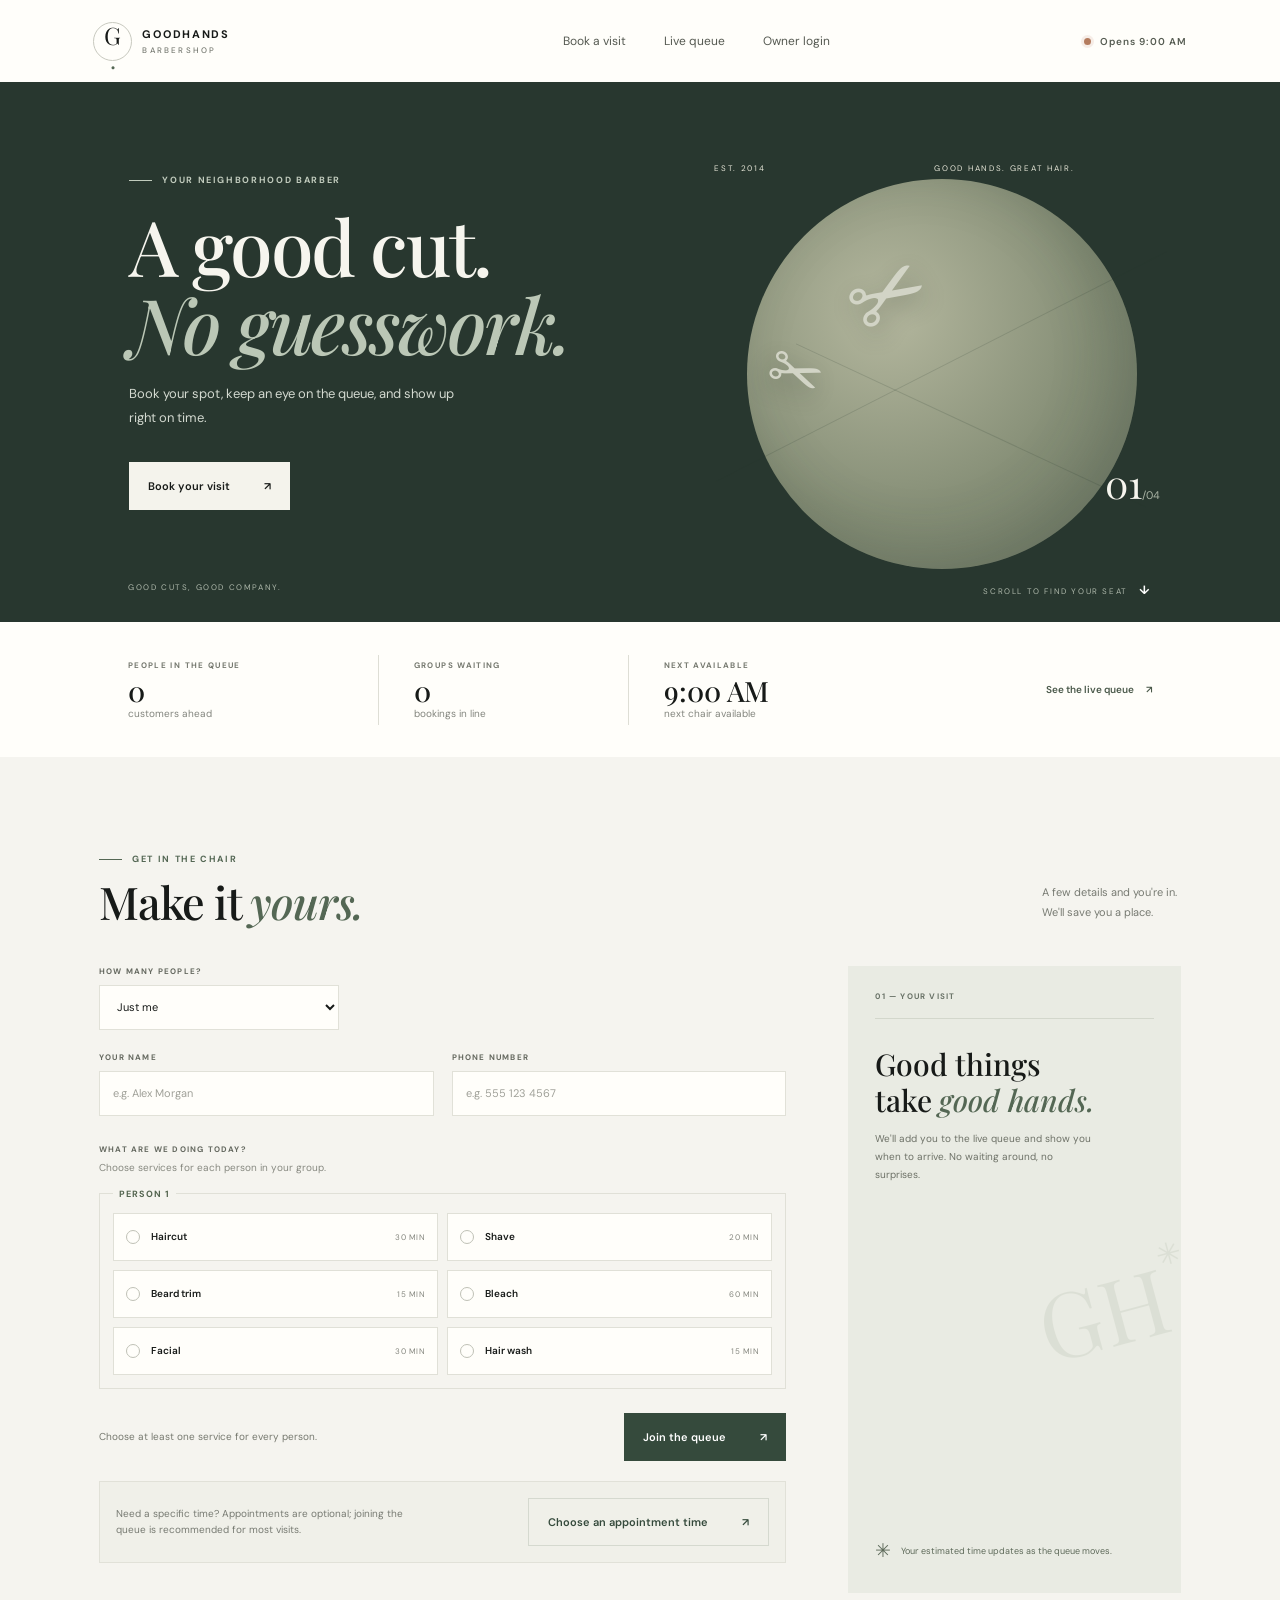
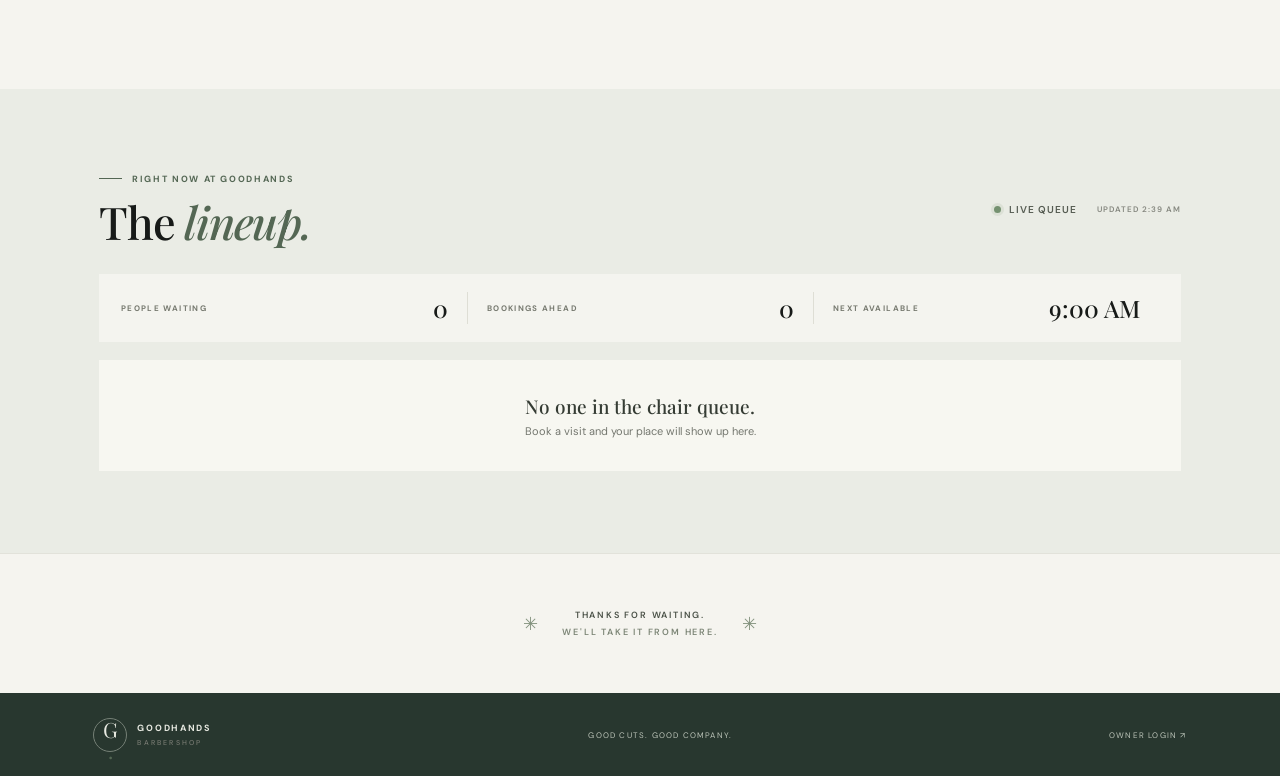
==== index.html @ db772b17 "Initial barbershop booking app Co-authored-by: Copilot <223556219+Copilot@users.noreply.github.com>" ====
<!doctype html>
<html lang="en">
  <head>
    <meta charset="utf-8">
    <meta name="viewport" content="width=device-width, initial-scale=1">
    <meta name="theme-color" content="#111312">
    <title>Goodhands — Barbershop</title>
    <link rel="preconnect" href="https://fonts.googleapis.com">
    <link rel="preconnect" href="https://fonts.gstatic.com" crossorigin>
    <link href="https://fonts.googleapis.com/css2?family=DM+Sans:wght@400;500;600;700&family=Playfair+Display:wght@500;600;700&display=swap" rel="stylesheet">
    <link rel="stylesheet" href="styles.css">
    <script src="shared.js" defer></script>
    <script src="app.js" defer></script>
  </head>
  <body>
    <header class="topbar">
      <a class="brand" href="#" aria-label="Goodhands home">
        <span class="brand-mark">G<span>.</span></span>
        <span class="brand-name">GOODHANDS<small>BARBERSHOP</small></span>
      </a>
      <nav class="main-nav" aria-label="Main navigation">
        <a href="#book">Book a visit</a>
        <a href="#queue">Live queue</a>
        <a href="owner.html">Owner login</a>
      </nav>
      <span class="open-status"><i></i><span id="shop-status">Checking hours</span></span>
    </header>

    <main>
      <section class="hero">
        <div class="hero-copy">
          <p class="eyebrow"><span class="eyebrow-line"></span> YOUR NEIGHBORHOOD BARBER</p>
          <h1>A good cut.<br><em>No guesswork.</em></h1>
          <p class="hero-description">Book your spot, keep an eye on the queue, and show up right on time.</p>
          <a class="button button-light" href="#book">Book your visit <span aria-hidden="true">↗</span></a>
        </div>
        <div class="hero-art" aria-hidden="true">
          <div class="sun-disc"></div>
          <div class="art-caption"><span>EST. 2014</span><span>GOOD HANDS. GREAT HAIR.</span></div>
          <div class="hero-number">01<span>/04</span></div>
          <div class="scissor scissor-one">✂</div>
          <div class="scissor scissor-two">✂</div>
        </div>
        <div class="hero-foot">
          <span>GOOD CUTS, GOOD COMPANY.</span>
          <span>SCROLL TO FIND YOUR SEAT <b>↓</b></span>
        </div>
      </section>

      <section class="stats-bar" aria-label="Current shop queue">
        <div class="stat-cell"><span class="stat-label">PEOPLE IN THE QUEUE</span><strong id="hero-people">0</strong><span class="stat-note">customers ahead</span></div>
        <div class="stat-cell"><span class="stat-label">GROUPS WAITING</span><strong id="hero-groups">0</strong><span class="stat-note">bookings in line</span></div>
        <div class="stat-cell"><span class="stat-label">NEXT AVAILABLE</span><strong id="hero-next">—</strong><span class="stat-note" id="hero-next-note">Check back soon</span></div>
        <a href="#queue" class="stats-link">See the live queue <span>↗</span></a>
      </section>

      <section class="section booking-section" id="book">
        <div class="section-heading">
          <div><p class="eyebrow"><span class="eyebrow-line"></span> GET IN THE CHAIR</p><h2>Make it <em>yours.</em></h2></div>
          <p class="section-aside">A few details and you're in.<br>We'll save you a place.</p>
        </div>
        <div class="booking-layout">
          <form id="booking-form" class="booking-form">
            <label class="field party-field"><span>HOW MANY PEOPLE?</span><select id="party-size" name="partySize"><option value="1">Just me</option><option value="2">2 people</option><option value="3">3 people</option><option value="4">4 people</option><option value="5">5 people</option><option value="6">6 people</option></select></label>
            <div class="form-row">
              <label class="field"><span>YOUR NAME</span><input id="customer-name" name="name" autocomplete="name" placeholder="e.g. Alex Morgan" required maxlength="60"></label>
              <label class="field"><span>PHONE NUMBER</span><input id="customer-phone" name="phone" type="tel" autocomplete="tel" placeholder="e.g. 555 123 4567" required maxlength="24"></label>
            </div>
            <section class="service-field">
              <h3 class="service-heading">WHAT ARE WE DOING TODAY?</h3>
              <p>Choose services for each person in your group.</p>
              <div class="person-services" id="person-services"></div>
            </section>
            <div class="form-footer">
              <span id="booking-estimate">Choose a service to see your estimated time.</span>
              <button class="button button-dark" type="submit">Join the queue <span aria-hidden="true">↗</span></button>
            </div>
            <div class="appointment-option">
              <p>Need a specific time? Appointments are optional; joining the queue is recommended for most visits.</p>
              <button class="button button-outline" id="choose-appointment" type="button">Choose an appointment time <span aria-hidden="true">↗</span></button>
            </div>
            <p class="form-message" id="form-message" role="status" aria-live="polite"></p>
          </form>
          <aside class="booking-aside">
            <div class="aside-index">01 — YOUR VISIT</div>
            <div class="aside-rule"></div>
            <h3>Good things<br>take <em>good hands.</em></h3>
            <p>We'll add you to the live queue and show you when to arrive. No waiting around, no surprises.</p>
            <div class="aside-detail"><span>✳</span><span>Your estimated time updates as the queue moves.</span></div>
            <div class="aside-stamp">GH<span>✳</span></div>
          </aside>
        </div>
      </section>

      <section class="queue-section" id="queue">
        <div class="section queue-inner">
          <div class="section-heading queue-heading">
            <div><p class="eyebrow"><span class="eyebrow-line"></span> RIGHT NOW AT GOODHANDS</p><h2>The <em>lineup.</em></h2></div>
            <div class="queue-live"><i></i> LIVE QUEUE <span id="queue-updated">JUST NOW</span></div>
          </div>
          <div class="queue-summary">
            <div><span class="stat-label">PEOPLE WAITING</span><strong id="queue-people">0</strong></div>
            <div><span class="stat-label">BOOKINGS AHEAD</span><strong id="queue-groups">0</strong></div>
            <div><span class="stat-label">NEXT AVAILABLE</span><strong id="queue-next">—</strong></div>
          </div>
          <div class="queue-list" id="queue-list" aria-live="polite"></div>
        </div>
      </section>

      <dialog class="booking-dialog appointment-dialog" id="appointment-dialog" aria-labelledby="appointment-title">
        <div class="confirmation-card">
          <div class="confirmation-mark">G<span>✳</span></div>
          <p class="eyebrow"><span class="eyebrow-line"></span> PICK YOUR VISIT TIME</p>
          <h2 id="appointment-title">Choose a <em>time.</em></h2>
          <p class="appointment-help">Available appointments today and tomorrow. Times reflect the current queue.</p>
          <label class="field appointment-date-field" for="appointment-date"><span>DATE</span>
            <select id="appointment-date"></select>
          </label>
          <div class="appointment-slots" id="appointment-slots" role="group" aria-label="Available appointment times"></div>
          <p class="appointment-message" id="appointment-message" role="status" aria-live="polite"></p>
          <button class="button button-dark confirmation-close" id="confirm-appointment" type="button" disabled>Confirm appointment <span aria-hidden="true">↗</span></button>
          <button class="dialog-cancel" id="cancel-appointment" type="button">Back to booking</button>
        </div>
      </dialog>

      <dialog class="booking-dialog" id="booking-confirmation" aria-labelledby="confirmation-title">
        <div class="confirmation-card">
          <div class="confirmation-mark">G<span>✳</span></div>
          <p class="eyebrow" id="confirmation-type"><span class="eyebrow-line"></span> YOU'RE IN THE QUEUE</p>
          <h2 id="confirmation-title">Booking <em>confirmed.</em></h2>
          <p class="confirmation-number-label">YOUR BOOKING NUMBER</p>
          <strong class="confirmation-number" id="confirmation-number"></strong>
          <p class="confirmation-number-help">Your token is the first 2 letters of your name, followed by a hyphen and the last 3 digits of your phone number.</p>
          <div class="confirmation-time"><span id="confirmation-time-label">ESTIMATED CHAIR TIME</span><strong id="confirmation-time"></strong></div>
          <p class="arrival-note">Please arrive <strong>15 minutes before</strong> your estimated time.</p>
          <div class="confirmation-contacts">
            <a class="confirmation-contact" id="confirmation-call" href="tel:" hidden>Call the shop</a>
            <a class="confirmation-contact" id="confirmation-whatsapp" href="https://wa.me/" target="_blank" rel="noopener" hidden>WhatsApp</a>
          </div>
          <button class="button button-dark confirmation-close" id="confirmation-close" type="button">Got it <span aria-hidden="true">✓</span></button>
        </div>
      </dialog>

      <dialog class="booking-dialog" id="after-hours-dialog" aria-labelledby="after-hours-title">
        <div class="confirmation-card">
          <div class="confirmation-mark">G<span>✳</span></div>
          <p class="eyebrow"><span class="eyebrow-line"></span> WE'RE CLOSED FOR TODAY</p>
          <h2 id="after-hours-title">The shop is <em>closed.</em></h2>
          <p class="after-hours-message">Today's closing time is <strong id="closing-time"></strong>. Contact the owner or book for tomorrow.</p>
          <div class="confirmation-contacts after-hours-contacts">
            <a class="confirmation-contact" id="after-hours-call" href="tel:" hidden>Call the shop</a>
            <a class="confirmation-contact" id="after-hours-whatsapp" href="https://wa.me/" target="_blank" rel="noopener" hidden>WhatsApp</a>
            <span class="contact-unavailable" id="after-hours-no-contact" hidden>Owner contact details aren't available.</span>
          </div>
          <button class="button button-dark confirmation-close" id="book-tomorrow" type="button">Book for tomorrow <span aria-hidden="true">↗</span></button>
          <button class="dialog-cancel" id="cancel-after-hours" type="button">Not now</button>
        </div>
      </dialog>

      <section class="closing-note"><span>✳</span><p>THANKS FOR WAITING.<br><em>WE'LL TAKE IT FROM HERE.</em></p><span>✳</span></section>
    </main>
    <footer><a class="brand footer-brand" href="#"><span class="brand-mark">G<span>.</span></span><span class="brand-name">GOODHANDS<small>BARBERSHOP</small></span></a><span>GOOD CUTS. GOOD COMPANY.</span><span class="footer-actions"><a id="contact-owner" href="tel:" hidden>CALL SHOP ↗</a><a id="whatsapp-owner" href="https://wa.me/" target="_blank" rel="noopener" hidden>WHATSAPP ↗</a><a href="owner.html">OWNER LOGIN ↗</a></span></footer>
  </body>
</html>
---- styles.css ----
:root {
  color-scheme: light;
  --ink: #171a18;
  --muted: #777a72;
  --paper: #f5f4ef;
  --white: #fffefa;
  --green: #546754;
  --green-dark: #354a3c;
  --line: #deded5;
  --serif: "Playfair Display", Georgia, serif;
  --sans: "DM Sans", Arial, sans-serif;
}

* { box-sizing: border-box; }
[hidden] { display: none !important; }
html { scroll-behavior: smooth; scroll-padding-top: 85px; }
body { margin: 0; background: var(--paper); color: var(--ink); font-family: var(--sans); font-size: 14px; -webkit-font-smoothing: antialiased; }
a { color: inherit; text-decoration: none; }
button, input, select { font: inherit; }
button, a, input, select { -webkit-tap-highlight-color: transparent; }

.topbar { height: 82px; padding: 0 7.3%; display: flex; align-items: center; justify-content: space-between; background: var(--white); }
.brand { display: inline-flex; align-items: center; gap: 10px; }
.brand-mark { width: 39px; height: 39px; display: grid; place-items: center; border: 1px solid #c8c9bf; border-radius: 50%; font-family: var(--serif); font-size: 24px; line-height: 1; }
.brand-mark span { color: var(--green); }
.brand-name { font-size: 11px; font-weight: 700; letter-spacing: 1.7px; }
.brand-name small { display: block; margin-top: 4px; color: var(--muted); font-size: 8px; font-weight: 500; letter-spacing: 2.2px; }
.main-nav { display: flex; gap: 38px; margin-left: 80px; color: #555951; font-size: 12px; }
.main-nav a:hover, footer a:hover { color: var(--green); }
.open-status, .queue-live { display: inline-flex; align-items: center; gap: 9px; color: #565c52; font-size: 10px; font-weight: 600; letter-spacing: 1px; }
.open-status i, .queue-live i { width: 7px; height: 7px; border-radius: 50%; background: #759170; box-shadow: 0 0 0 3px #75917020; }
.open-status.closed i { background: #b47c5e; box-shadow: 0 0 0 3px #b47c5e20; }

.hero { position: relative; min-height: 540px; padding: 92px 10.1% 58px; overflow: hidden; background: #28372f; color: #f6f5ee; }
.hero-copy { position: relative; z-index: 2; max-width: 470px; }
.eyebrow { display: flex; align-items: center; gap: 10px; margin: 0 0 20px; color: var(--green); font-size: 9px; font-weight: 700; letter-spacing: 1.65px; }
.hero .eyebrow { color: #c1cbbd; }
.eyebrow-line { display: inline-block; width: 23px; height: 1px; background: currentColor; }
h1, h2, h3, p { margin-top: 0; }
h1, h2, .booking-aside h3 { font-family: var(--serif); font-weight: 500; }
h1 { margin-bottom: 19px; font-size: clamp(52px, 6vw, 78px); line-height: 1.02; letter-spacing: -2.4px; }
h1 em, h2 em, h3 em { color: #bbc7b6; font-weight: 500; }
.hero-description { max-width: 330px; margin: 0 0 31px; color: #d3d9d0; font-size: 13px; line-height: 1.9; }
.button { min-height: 48px; display: inline-flex; align-items: center; justify-content: space-between; gap: 34px; padding: 0 19px; border: 0; cursor: pointer; font-size: 11px; font-weight: 600; transition: background .2s, transform .2s; }
.button:hover { transform: translateY(-2px); }
.button-light { background: #f4f3ec; color: var(--ink); }
.button-light:hover { background: #dce2d8; }
.button-dark { background: var(--green-dark); color: white; }
.button-dark:hover { background: #263a2e; }
.button-outline { border: 1px solid #d5d9cf; background: transparent; color: var(--green-dark); }
.button-outline:hover { background: #eff2ec; }
.hero-art { position: absolute; top: 0; right: 8.5%; width: 42%; height: 100%; }
.sun-disc { position: absolute; top: 18%; left: 21%; width: min(390px, 84%); aspect-ratio: 1; border-radius: 50%; background: radial-gradient(circle at 36% 34%, #b4b79e 0%, #858e76 57%, #717b68 100%); box-shadow: inset -20px -17px 60px #25342c35; }
.sun-disc:before, .sun-disc:after { position: absolute; content: ""; left: -15%; right: -15%; height: 1px; background: #26372e2b; transform: rotate(-27deg); top: 48%; }
.sun-disc:after { left: 8%; right: -7%; top: 63%; transform: rotate(25deg); }
.art-caption { position: absolute; top: 15%; left: 15%; z-index: 1; display: flex; width: 67%; justify-content: space-between; color: #e5e5d7; font-size: 8px; letter-spacing: 1.7px; }
.hero-number { position: absolute; right: 2%; bottom: 21%; font-family: var(--serif); font-size: 39px; }
.hero-number span { color: #aab4a5; font-family: var(--sans); font-size: 11px; }
.scissor { position: absolute; z-index: 1; color: #d2d4c6; font-size: 93px; line-height: 1; text-shadow: 0 10px 24px #17231b50; }
.scissor-one { top: 31%; left: 40%; transform: rotate(-32deg); }
.scissor-two { top: 48%; left: 25%; font-size: 65px; transform: rotate(21deg); }
.hero-foot { position: absolute; right: 10%; bottom: 24px; left: 10%; display: flex; justify-content: space-between; color: #aeb8ab; font-size: 8px; letter-spacing: 1.6px; }
.hero-foot b { margin-left: 8px; color: white; font-size: 12px; }

.stats-bar { min-height: 135px; display: grid; grid-template-columns: 1fr 1fr 1.1fr 1fr; align-items: center; padding: 20px 10%; background: var(--white); }
.stat-cell { min-height: 70px; display: flex; flex-direction: column; align-items: flex-start; justify-content: center; padding-left: 35px; border-left: 1px solid var(--line); }
.stat-cell:first-child { padding-left: 0; border-left: 0; }
.stat-label { color: #76796f; font-size: 8px; font-weight: 700; letter-spacing: 1.35px; }
.stat-cell strong { margin: 7px 0 2px; font-family: var(--serif); font-size: 28px; font-weight: 500; line-height: 1; }
.stat-note { color: #83857e; font-size: 10px; }
.stats-link { justify-self: end; padding: 10px 0; color: #4a594a; font-size: 10px; font-weight: 600; }
.stats-link span { margin-left: 10px; }

.section { max-width: 1150px; margin: 0 auto; padding: 96px 34px; }
.section-heading { display: flex; align-items: end; justify-content: space-between; margin-bottom: 39px; }
.section-heading .eyebrow { margin-bottom: 12px; }
h2 { margin: 0; font-size: 45px; line-height: 1.1; letter-spacing: -1.2px; }
h2 em, .booking-aside h3 em { color: var(--green); }
.section-aside { margin: 0 4px 4px 15px; color: #777a72; font-size: 11px; line-height: 1.8; }
.booking-layout { display: grid; grid-template-columns: 1.55fr .75fr; gap: 62px; align-items: stretch; }
.booking-form { padding: 0 0 8px; }
.form-row { display: grid; grid-template-columns: 1fr 1fr; gap: 18px; }
.field { display: flex; flex-direction: column; gap: 9px; }
.field > span, .service-field legend { color: #64685f; font-size: 8px; font-weight: 700; letter-spacing: 1.2px; }
.field input, .field select { width: 100%; height: 45px; padding: 0 13px; border: 1px solid #e1e1d8; border-radius: 0; outline: none; background: #fffefa; color: var(--ink); font-size: 11px; }
.field input:focus, .field select:focus { border-color: #70816c; box-shadow: 0 0 0 2px #70816c1c; }
.field input::placeholder { color: #a0a199; }
.party-field { margin: 0 0 22px; max-width: 240px; }
.booking-form > .form-row { margin-top: 22px; }
.service-field { min-width: 0; margin: 28px 0 0; padding: 0; border: 0; }
.service-heading { margin: 0; color: #64685f; font-family: var(--sans); font-size: 8px; font-weight: 700; letter-spacing: 1.2px; }
.service-field > p { margin: 7px 0 14px; color: #878980; font-size: 10px; }
.person-services { display: grid; gap: 12px; }
.person-service-card { min-width: 0; margin: 0; padding: 13px; border: 1px solid #e0e0d7; }
.person-service-card legend { padding: 0 6px; color: #53644f; font-size: 9px; font-weight: 700; letter-spacing: 1px; }
.service-grid { display: grid; grid-template-columns: 1fr 1fr; gap: 9px; }
.service-option { min-height: 48px; display: flex; align-items: center; gap: 11px; padding: 0 12px; border: 1px solid #e0e0d7; background: var(--white); cursor: pointer; transition: border .2s, background .2s; }
.service-option:has(input:checked) { border-color: #738371; background: #f0f2ec; }
.service-option input { position: absolute; width: 1px; height: 1px; opacity: 0; }
.service-check { width: 14px; height: 14px; display: grid; flex: 0 0 14px; place-items: center; border: 1px solid #bfc1b6; border-radius: 50%; }
.service-option input:checked + .service-check { border-color: var(--green); background: var(--green); }
.service-option input:checked + .service-check:after { width: 4px; height: 4px; border-radius: 50%; background: white; content: ""; }
.service-option input:focus-visible + .service-check { outline: 2px solid #71816c; outline-offset: 3px; }
.service-name { font-size: 10px; font-weight: 600; }
.service-time { margin-left: auto; color: #84867e; font-size: 8px; letter-spacing: .5px; }
.form-footer { display: flex; align-items: center; justify-content: space-between; gap: 16px; margin-top: 24px; }
.form-footer > span { color: #76796f; font-size: 10px; }
.appointment-option { display: flex; align-items: center; justify-content: space-between; gap: 16px; margin-top: 20px; padding: 16px; border: 1px solid #e1e1d8; background: #f0f0e9; }
.appointment-option p { max-width: 290px; margin: 0; color: #777a72; font-size: 10px; line-height: 1.6; }
.appointment-option .button { flex: 0 0 auto; }
.form-message { min-height: 14px; margin: 8px 0 0; color: var(--green-dark); font-size: 10px; }
.form-message.error { color: #a04f38; }
.booking-aside { position: relative; min-height: 380px; padding: 25px 27px; overflow: hidden; background: #e9ebe3; }
.aside-index, .card-kicker { color: #697267; font-size: 8px; font-weight: 700; letter-spacing: 1.2px; }
.aside-rule { width: 100%; height: 1px; margin: 17px 0 27px; background: #d3d7cc; }
.booking-aside h3 { position: relative; z-index: 1; margin: 0 0 12px; font-size: 30px; line-height: 1.2; }
.booking-aside > p { position: relative; z-index: 1; max-width: 220px; color: #6d7167; font-size: 10px; line-height: 1.8; }
.aside-detail { position: absolute; right: 24px; bottom: 27px; left: 27px; display: flex; gap: 10px; align-items: center; color: #5e6a5a; font-size: 9px; line-height: 1.5; }
.aside-detail > span:first-child { font-size: 19px; }
.aside-stamp { position: absolute; top: 45%; right: -12px; color: #8d9a83; font-family: var(--serif); font-size: 90px; opacity: .14; transform: rotate(-15deg); }
.aside-stamp span { font-size: 30px; vertical-align: top; }

.queue-section { background: #eaece5; }
.queue-inner { padding-top: 84px; padding-bottom: 82px; }
.queue-heading { margin-bottom: 28px; }
.queue-live { align-self: center; gap: 8px; }
.queue-live > span { margin-left: 12px; color: #85877f; font-size: 8px; }
.queue-summary { display: grid; grid-template-columns: repeat(3, 1fr); margin-bottom: 18px; padding: 18px 22px; background: #f4f4ef; }
.queue-summary > div { display: flex; justify-content: space-between; align-items: center; padding: 0 19px; border-left: 1px solid #deded5; }
.queue-summary > div:first-child { padding-left: 0; border: 0; }
.queue-summary strong { font-family: var(--serif); font-size: 24px; font-weight: 500; }
.queue-list, .manage-list { display: grid; gap: 8px; }
.queue-card { display: grid; grid-template-columns: 44px 1.4fr 1fr 1fr 1.1fr; align-items: center; gap: 15px; min-height: 82px; padding: 14px 20px; background: var(--white); }
.queue-position { display: grid; width: 34px; height: 34px; place-items: center; border: 1px solid #dfe1d7; border-radius: 50%; color: #526250; font-family: var(--serif); font-size: 15px; }
.queue-customer strong, .manage-customer strong { display: block; margin-bottom: 4px; font-size: 11px; font-weight: 600; }
.queue-customer span, .queue-service, .queue-party { color: #7a7c74; font-size: 9px; }
.queue-service { line-height: 1.6; }
.queue-time { justify-self: end; text-align: right; }
.queue-time strong { display: block; margin-bottom: 4px; color: #415342; font-size: 12px; }
.queue-time span { color: #81837b; font-size: 8px; }
.queue-time .service-timer { color: #415342; font-variant-numeric: tabular-nums; }
.queue-time .service-timer-overdue { color: #bd342b; }
.queue-time .service-timer-paused { color: #777a72; }
.empty-state { padding: 33px 20px; background: #f7f7f1; color: #74776f; text-align: center; font-size: 11px; }
.empty-state strong { display: block; margin-bottom: 5px; color: #353c34; font-family: var(--serif); font-size: 19px; font-weight: 500; }

.owner-section { padding-top: 90px; padding-bottom: 92px; }
.owner-add-form { margin-bottom: 18px; padding: 25px 26px; border: 1px solid #e0e0d8; background: var(--white); }
.owner-add-form .card-title-row { margin-bottom: 17px; }
.owner-add-form .card-title-row h3 { margin: 7px 0 0; font-family: var(--serif); font-size: 22px; font-weight: 500; }
.owner-party-field { max-width: 240px; }
.owner-customer-fields { margin-top: 18px; }
.owner-add-form .service-field { margin-top: 23px; }
.owner-add-form .form-footer { margin-top: 18px; }
.owner-layout { display: grid; grid-template-columns: .85fr 1.15fr; gap: 17px; align-items: stretch; }
.hours-card, .manage-card { padding: 25px 26px; border: 1px solid #e0e0d8; background: var(--white); }
.card-title-row { display: flex; align-items: center; justify-content: space-between; margin-bottom: 25px; }
.card-title-row h3 { margin: 7px 0 0; font-family: var(--serif); font-size: 22px; font-weight: 500; }
.settings-icon { color: #82907b; font-size: 22px; }
.hours-grid { display: grid; grid-template-columns: 1fr 1fr; gap: 18px 12px; }
.hours-grid .field { gap: 7px; }
.hours-grid .field input { height: 40px; }
.hours-hint { margin: 16px 0 17px; color: #7c7e77; font-size: 9px; line-height: 1.6; }
.hours-save { width: 100%; min-height: 43px; }
.manage-card { min-width: 0; }
.manage-count { padding: 7px 9px; background: #edf0e9; color: #53644f; font-size: 8px; font-weight: 700; letter-spacing: .8px; }
.manage-card .card-title-row { margin-bottom: 16px; }
.manage-row { display: grid; grid-template-columns: minmax(100px, 1fr) 70px 82px auto; align-items: center; gap: 9px; padding: 11px 0; border-top: 1px solid #eeeee8; }
.manage-actions { display: flex; flex-wrap: wrap; align-items: center; gap: 6px; }
.call-button { min-height: 31px; display: inline-flex; align-items: center; justify-content: center; padding: 0 10px; border: 1px solid #d8ddd3; color: #4f604c; font-size: 9px; font-weight: 600; }
.call-button:hover { border-color: var(--green); background: #eff2ec; }
.start-button { min-height: 31px; padding: 0 11px; border: 0; background: var(--green-dark); color: white; cursor: pointer; font-size: 9px; font-weight: 600; }
.start-button:hover { background: #263a2e; }
.pause-button { min-height: 31px; padding: 0 10px; border: 1px solid #d8ddd3; background: #eff2ec; color: #4f604c; cursor: pointer; font-size: 9px; font-weight: 600; }
.pause-button:hover { border-color: var(--green); background: #e4e9df; }
.stop-button { min-height: 31px; padding: 0 10px; border: 1px solid #e1c9c4; background: #fff8f6; color: #9c493e; cursor: pointer; font-size: 9px; font-weight: 600; }
.stop-button:hover { border-color: #bd6a5d; background: #f9eeeb; }
.started-badge { color: #53644f; font-size: 8px; font-weight: 700; letter-spacing: .6px; }
.manage-customer span { color: #81837b; font-size: 8px; }
.manage-meta { color: #77796f; font-size: 8px; line-height: 1.5; }
.manage-meta strong { display: block; color: #434a40; font-size: 10px; font-weight: 600; }
.complete-button { min-height: 31px; padding: 0 10px; border: 1px solid #d8ddd3; background: transparent; color: #4f604c; cursor: pointer; font-size: 9px; font-weight: 600; }
.complete-button:hover { border-color: var(--green); background: #eff2ec; }
.completed-wrap { margin-top: 14px; border-top: 1px solid #e8e8e1; }
.completed-toggle { width: 100%; display: flex; align-items: center; gap: 5px; padding: 15px 0 0; border: 0; background: transparent; color: #62675e; cursor: pointer; text-align: left; font-size: 9px; font-weight: 600; }
.toggle-arrow { margin-left: auto; font-size: 15px; transition: transform .2s; }
.completed-toggle[aria-expanded="true"] .toggle-arrow { transform: rotate(180deg); }
.completed-list { margin-top: 10px; }
.completed-row { display: flex; justify-content: space-between; gap: 10px; padding: 8px 0; border-top: 1px solid #efefe9; color: #797b73; font-size: 9px; }
.completed-row strong { color: #465044; font-weight: 600; }
.closing-note { min-height: 140px; display: flex; align-items: center; justify-content: center; gap: 24px; border-top: 1px solid #e2e2da; text-align: center; }
.closing-note > span { color: #81907c; font-size: 18px; }
.closing-note p { margin: 0; color: #4a5147; font-size: 9px; font-weight: 600; letter-spacing: 1.8px; line-height: 1.8; }
.closing-note em { color: #7d8677; font-style: normal; }
footer { min-height: 83px; display: flex; align-items: center; justify-content: space-between; padding: 0 7.3%; background: #28372f; color: #e7e9e1; }
.footer-brand .brand-mark { width: 34px; height: 34px; border-color: #758076; font-size: 21px; }
.footer-brand .brand-name { font-size: 9px; }
.footer-brand .brand-name small { font-size: 7px; }
footer > span, footer > a:last-child { color: #bcc4b9; font-size: 8px; letter-spacing: 1.2px; }
.footer-actions { display: flex; align-items: center; gap: 20px; }
.footer-actions a { color: #bcc4b9; font-size: 8px; letter-spacing: 1.2px; }
.footer-actions a:hover { color: white; }
.owner-contact-field { margin-top: 18px; }
.booking-dialog { width: min(460px, calc(100% - 32px)); max-width: none; max-height: calc(100% - 32px); padding: 0; border: 0; background: transparent; color: var(--ink); }
.appointment-dialog { width: min(520px, calc(100% - 32px)); }
.booking-dialog::backdrop { background: #101713b8; backdrop-filter: blur(3px); }
.confirmation-card { position: relative; padding: 33px; border: 1px solid #e0e0d8; background: var(--white); text-align: center; }
.confirmation-mark { width: 42px; height: 42px; display: grid; place-items: center; margin: 0 auto 17px; border: 1px solid #d6d9ce; border-radius: 50%; color: var(--green-dark); font-family: var(--serif); font-size: 22px; }
.confirmation-mark span { margin-left: 2px; color: var(--green); font-family: var(--sans); font-size: 9px; }
.confirmation-card .eyebrow { justify-content: center; margin-bottom: 10px; }
.confirmation-card h2 { font-size: 34px; }
.confirmation-card h2 em { color: var(--green); }
.confirmation-number-label { margin: 23px 0 7px; color: #777a72; font-size: 8px; font-weight: 700; letter-spacing: 1.25px; }
.confirmation-number { display: block; color: #34493b; font-family: var(--serif); font-size: 25px; font-weight: 500; letter-spacing: 1px; }
.confirmation-number-help { margin: 7px 0 0; color: #777a72; font-size: 9px; line-height: 1.6; }
.confirmation-time { display: flex; justify-content: space-between; align-items: center; gap: 12px; margin-top: 20px; padding: 14px; background: #edf0e9; text-align: left; }
.confirmation-time span { color: #697267; font-size: 8px; font-weight: 700; letter-spacing: .9px; }
.confirmation-time strong { color: #34493b; font-family: var(--serif); font-size: 20px; font-weight: 500; text-align: right; }
.arrival-note { margin: 17px 0 0; padding: 12px; background: #f5f0e9; color: #716351; font-size: 10px; line-height: 1.6; }
.arrival-note strong { color: #755636; }
.confirmation-contacts { display: flex; justify-content: center; gap: 15px; margin-top: 14px; }
.confirmation-contact { color: var(--green-dark); font-size: 10px; font-weight: 600; text-decoration: underline; text-underline-offset: 3px; }
.confirmation-close { width: 100%; margin-top: 18px; }
.after-hours-message { margin: 20px 0 0; color: #777a72; font-size: 11px; line-height: 1.7; }
.after-hours-message strong { color: #34493b; }
.after-hours-contacts { min-height: 16px; }
.contact-unavailable { color: #777a72; font-size: 9px; }
.dialog-cancel { margin-top: 14px; padding: 8px 14px; border: 0; background: transparent; color: #6d7167; cursor: pointer; font-size: 10px; text-decoration: underline; text-underline-offset: 3px; }
.appointment-help { margin: 12px 0 20px; color: #777a72; font-size: 10px; line-height: 1.6; }
.appointment-date-field { margin: 0 0 15px; text-align: left; }
.appointment-slots { display: grid; grid-template-columns: repeat(3, 1fr); gap: 8px; max-height: 230px; overflow-y: auto; }
.appointment-slot { min-height: 40px; border: 1px solid #dfe1d7; background: var(--white); color: #4c5949; cursor: pointer; font-size: 10px; font-weight: 600; }
.appointment-slot:hover, .appointment-slot[aria-pressed="true"] { border-color: var(--green); background: #edf0e9; }
.appointment-message { min-height: 16px; margin: 10px 0 0; color: #777a72; font-size: 10px; text-align: left; }
.appointment-message.error { color: #a04f38; }
.appointment-dialog .button:disabled { cursor: not-allowed; opacity: .55; transform: none; }
.auth-card input[type="tel"] { min-height: 44px; }
.logout-button { padding: 10px 14px; border: 1px solid #d8ddd3; background: transparent; color: #4f604c; cursor: pointer; font-size: 10px; font-weight: 600; }
.logout-button:hover { background: #eff2ec; }
.owner-auth-wrap { min-height: calc(100vh - 165px); display: grid; place-items: center; padding: 55px 20px; }
.auth-card { width: min(100%, 430px); padding: 34px; border: 1px solid #e0e0d8; background: var(--white); }
.auth-card .eyebrow { margin-bottom: 15px; }
.auth-card h1 { margin: 0 0 11px; font-size: 39px; letter-spacing: -1px; }
.auth-card h1 em { color: var(--green); }
.auth-intro { margin-bottom: 24px; color: #73766e; font-size: 11px; line-height: 1.7; }
.auth-card .field { margin-top: 16px; }
.auth-warning { margin: 18px 0; padding: 12px; border-left: 2px solid #b98e64; background: #f5f0e9; color: #716351; font-size: 9px; line-height: 1.7; }
.auth-warning strong { color: #755636; }
.auth-submit { width: 100%; }
.dashboard-warning { margin: -20px 0 23px; }

@media (max-width: 850px) {
  .topbar { padding-right: 5%; padding-left: 5%; }
  .main-nav { gap: 18px; margin-left: 10px; }
  .hero { padding-left: 7%; }
  .hero-art { right: 3%; width: 44%; }
  .stats-bar { padding-right: 6%; padding-left: 6%; }
  .stat-cell { padding-left: 19px; }
  .section { padding-right: 7%; padding-left: 7%; }
  .booking-layout { gap: 27px; }
  .queue-card { grid-template-columns: 38px 1.2fr 1fr 1fr; }
  .queue-party { display: none; }
  .owner-layout { grid-template-columns: 1fr; }
}
@media (max-width: 620px) {
  html { scroll-padding-top: 65px; }
  .topbar { height: 66px; padding: 0 5%; }
  .brand-mark { width: 34px; height: 34px; font-size: 21px; }
  .brand-name { font-size: 9px; }
  .brand-name small { font-size: 7px; }
  .main-nav { gap: 14px; margin: 0 0 0 auto; font-size: 10px; }
  .main-nav a:first-child { display: none; }
  .open-status { display: none; }
  .hero { min-height: 500px; padding: 76px 7% 55px; }
  .hero-copy { max-width: 100%; }
  h1 { font-size: 58px; }
  .hero-art { top: 155px; right: 0; width: 60%; opacity: .46; }
  .sun-disc { top: 20%; left: 6%; width: 90%; }
  .art-caption { top: 17%; left: 5%; width: 89%; font-size: 6px; }
  .scissor-one { left: 32%; }
  .scissor-two { left: 14%; }
  .hero-number { right: 4%; bottom: 22%; }
  .hero-foot { right: 7%; left: 7%; font-size: 7px; }
  .stats-bar { grid-template-columns: 1fr 1fr; gap: 8px 0; padding: 21px 7%; }
  .stat-cell { min-height: 68px; padding-left: 14px; }
  .stat-cell:nth-child(3) { padding-left: 0; border-left: 0; }
  .stat-cell strong { font-size: 25px; }
  .stats-link { justify-self: start; padding-left: 14px; font-size: 9px; }
  .section { padding: 70px 6%; }
  .section-heading { align-items: flex-start; gap: 10px; margin-bottom: 28px; }
  h2 { font-size: 37px; }
  .section-aside { display: none; }
  .booking-layout { grid-template-columns: 1fr; gap: 24px; }
  .booking-aside { min-height: 270px; }
  .aside-detail { right: 24px; bottom: 23px; }
  .form-row { grid-template-columns: 1fr; gap: 17px; }
  .party-field { max-width: none; }
  .service-grid { gap: 7px; }
  .service-option { gap: 7px; padding: 0 8px; }
  .service-name { font-size: 9px; }
  .service-time { font-size: 7px; }
  .form-footer { align-items: flex-start; flex-direction: column; }
  .appointment-option { align-items: flex-start; flex-direction: column; }
  .queue-inner { padding-top: 65px; padding-bottom: 65px; }
  .queue-heading { align-items: center; }
  .queue-live { gap: 6px; font-size: 8px; }
  .queue-live > span { display: none; }
  .queue-summary { grid-template-columns: 1fr; gap: 10px; padding: 15px; }
  .queue-summary > div, .queue-summary > div:first-child { padding: 0; border: 0; }
  .queue-summary strong { font-size: 20px; }
  .queue-card { grid-template-columns: 34px 1fr auto; gap: 8px; padding: 12px; }
  .queue-service { grid-column: 2; }
  .queue-time { grid-column: 3; grid-row: 1 / span 2; }
  .owner-layout { gap: 12px; }
  .hours-card, .manage-card { padding: 20px 16px; }
  .owner-add-form { padding: 20px 16px; }
  .owner-party-field { max-width: none; }
  .owner-customer-fields { grid-template-columns: 1fr; gap: 17px; }
  .manage-row { grid-template-columns: minmax(83px, 1fr) 60px auto; gap: 6px; }
  .manage-row .manage-meta:nth-child(3) { display: none; }
  .complete-button { padding: 0 8px; }
  footer { min-height: 74px; padding: 0 5%; }
  footer > span { display: none; }
  footer > a:last-child { font-size: 7px; }
  .footer-actions { gap: 9px; }
  .footer-actions a { font-size: 7px; }
  .auth-card { padding: 25px 20px; }
  .confirmation-card { padding: 27px 20px; }
}
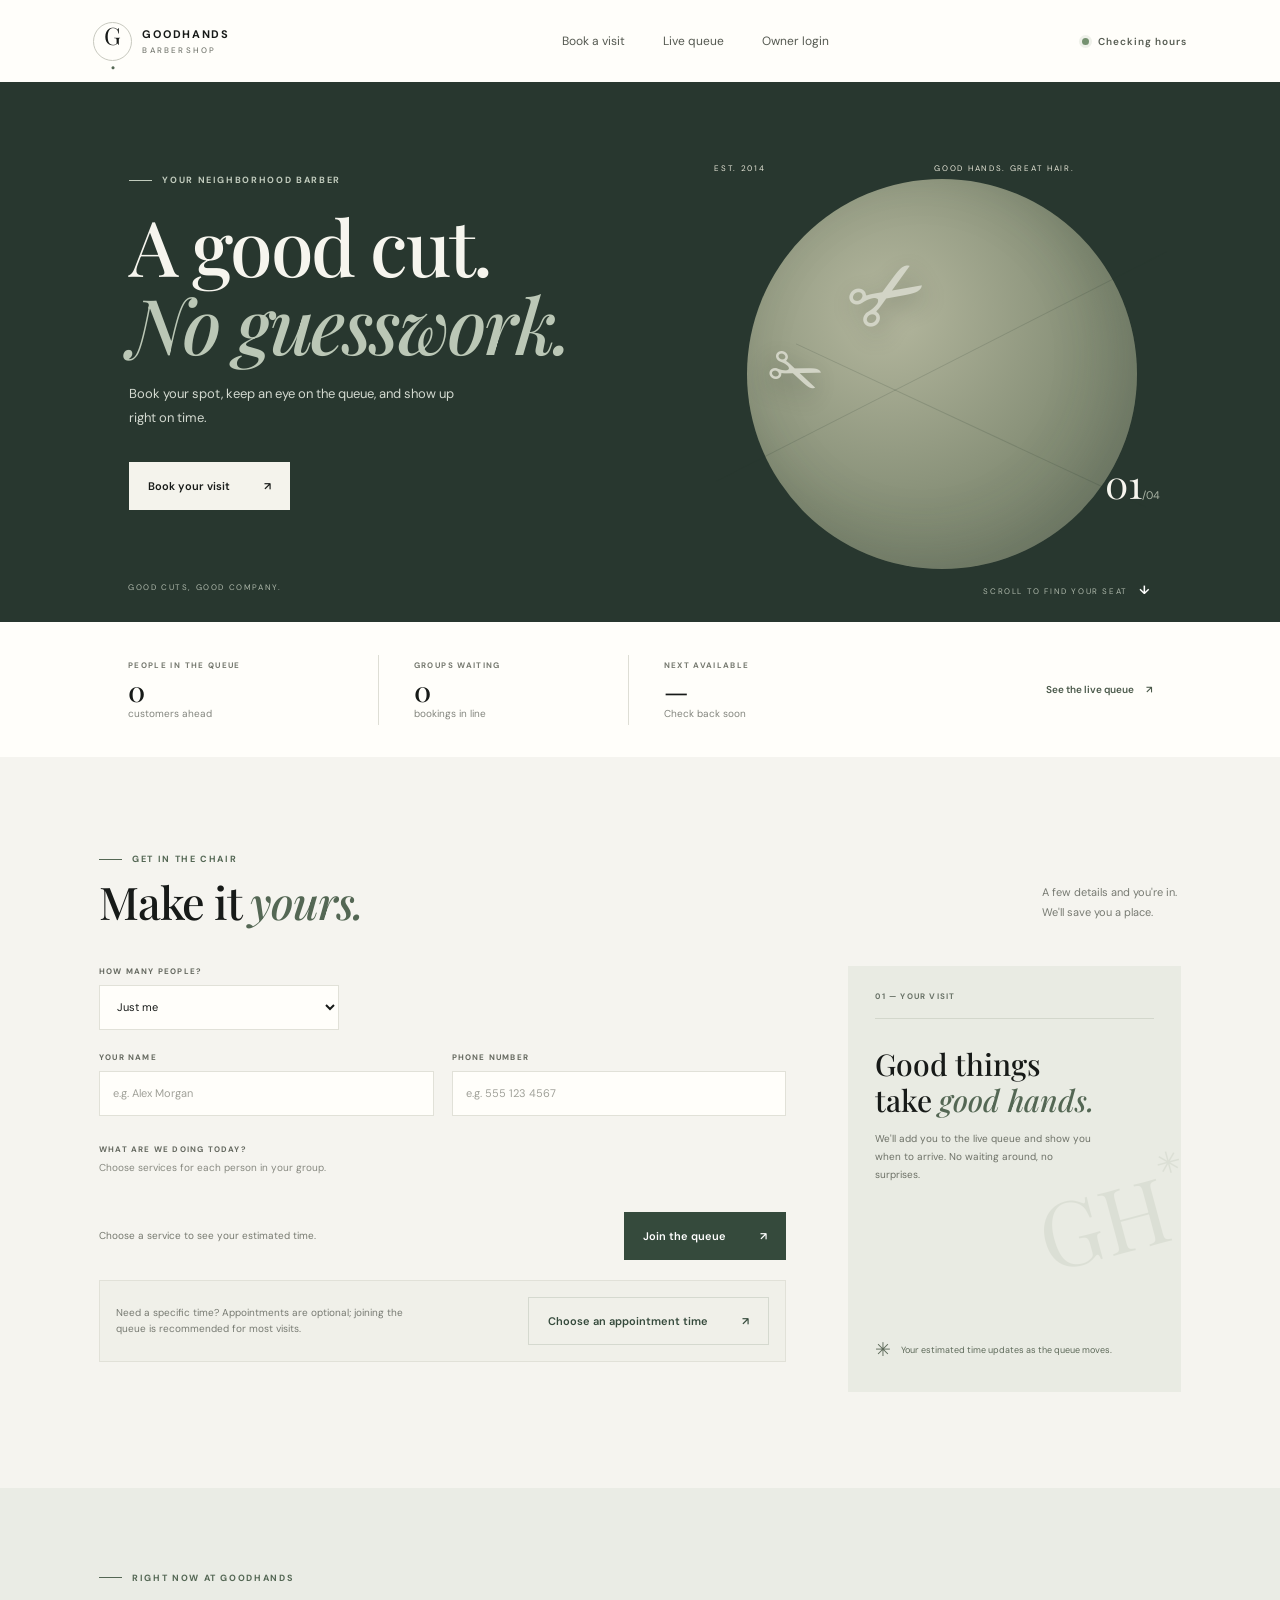
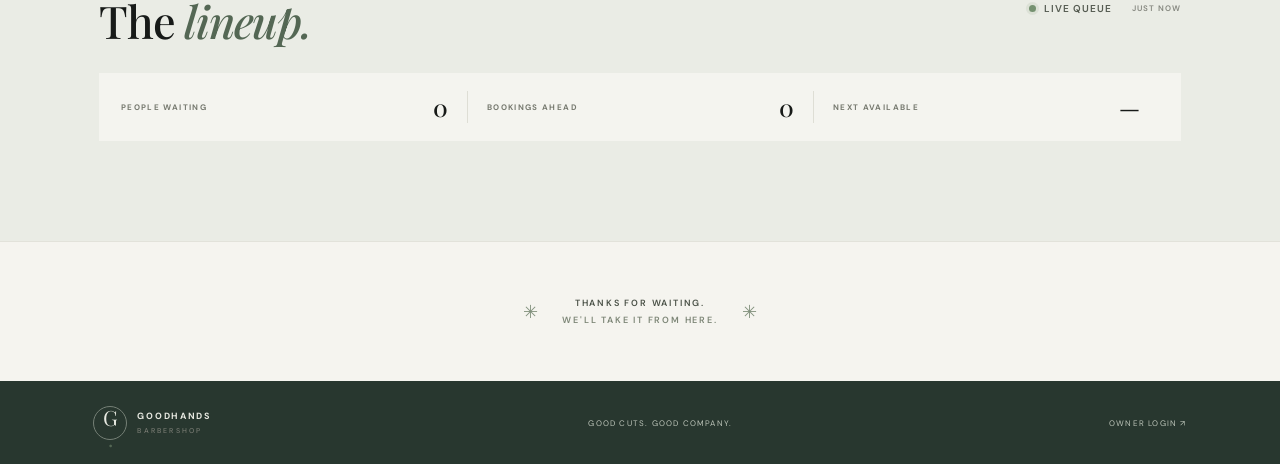
==== commit 44359aa8: "Connect booking app to Supabase Add shared booking storage, owner authentication, and live deploymen" ====
--- a/index.html
+++ b/index.html
@@ -9,10 +9,9 @@
     <link rel="preconnect" href="https://fonts.gstatic.com" crossorigin>
     <link href="https://fonts.googleapis.com/css2?family=DM+Sans:wght@400;500;600;700&family=Playfair+Display:wght@500;600;700&display=swap" rel="stylesheet">
     <link rel="stylesheet" href="styles.css">
-    <script src="shared.js" defer></script>
-    <script src="app.js" defer></script>
+    <script type="module" src="bootstrap.js"></script>
   </head>
-  <body>
+  <body data-app-page="public">
     <header class="topbar">
       <a class="brand" href="#" aria-label="Goodhands home">
         <span class="brand-mark">G<span>.</span></span>
--- a/styles.css
+++ b/styles.css
@@ -202,6 +202,7 @@
 .footer-actions a:hover { color: white; }
 .owner-contact-field { margin-top: 18px; }
 .booking-dialog { width: min(460px, calc(100% - 32px)); max-width: none; max-height: calc(100% - 32px); padding: 0; border: 0; background: transparent; color: var(--ink); }
+.startup-error { max-width: 760px; margin: 20px auto; padding: 16px 20px; border-left: 3px solid #a04f38; background: #fff3ef; color: #752f20; font-size: 13px; line-height: 1.6; }
 .appointment-dialog { width: min(520px, calc(100% - 32px)); }
 .booking-dialog::backdrop { background: #101713b8; backdrop-filter: blur(3px); }
 .confirmation-card { position: relative; padding: 33px; border: 1px solid #e0e0d8; background: var(--white); text-align: center; }
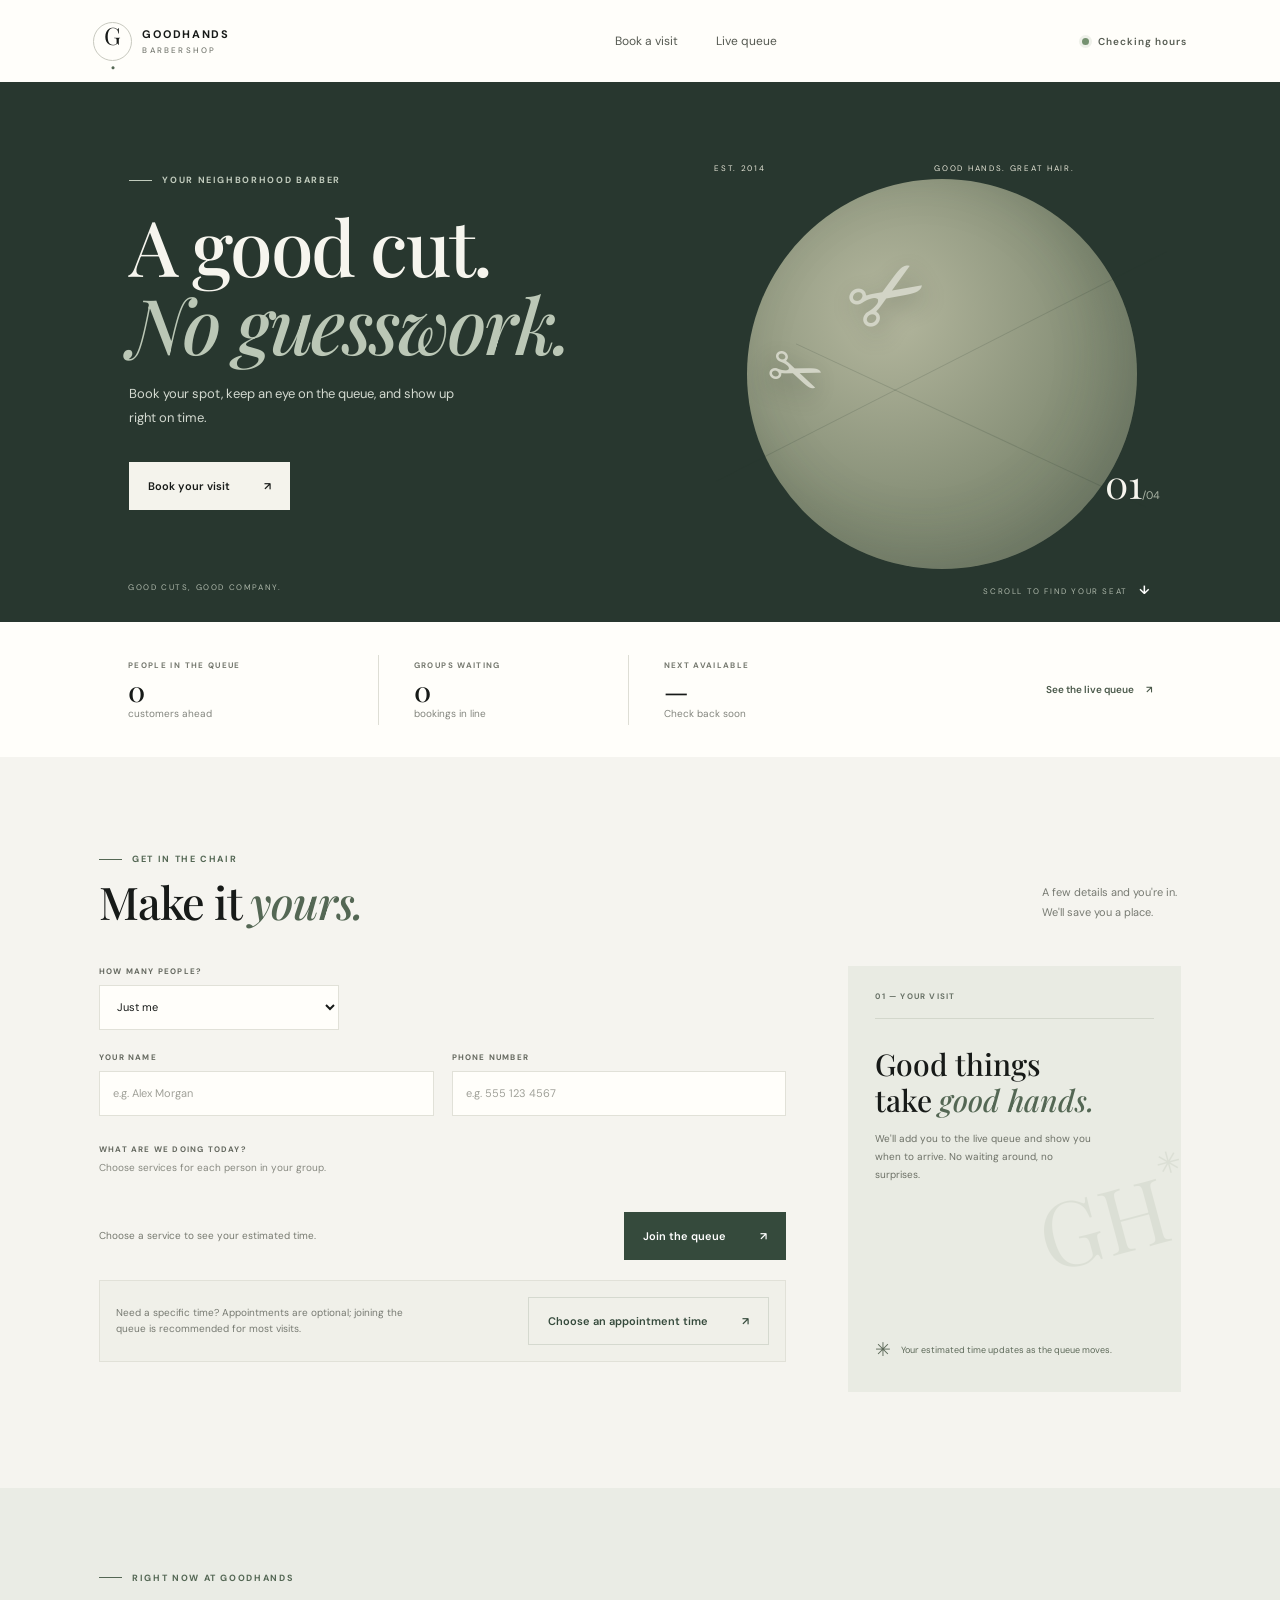
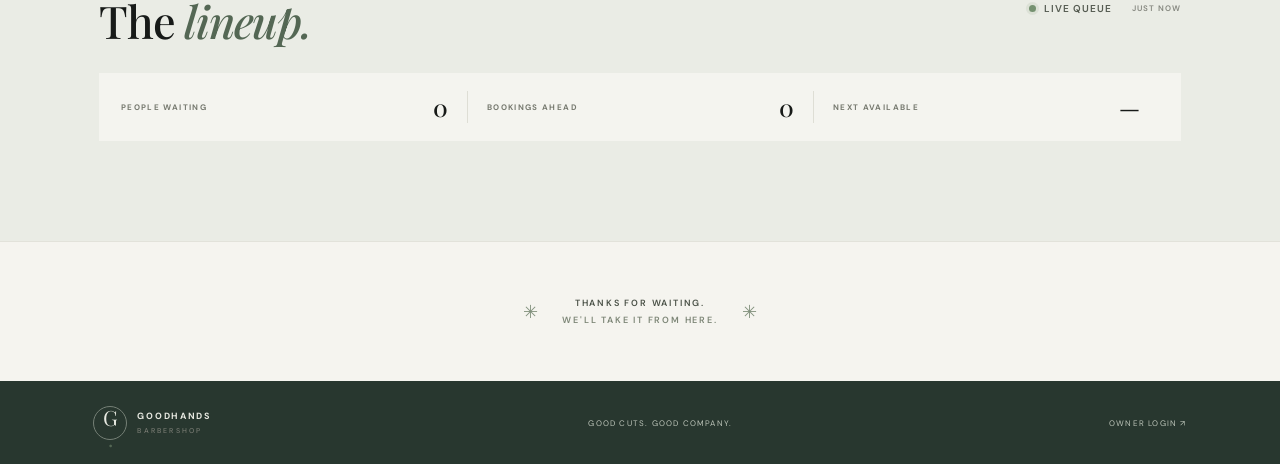
==== commit e3ba2609: "Move owner login to footer Co-authored-by: Copilot <223556219+Copilot@users.noreply.github.com>" ====
--- a/index.html
+++ b/index.html
@@ -20,7 +20,6 @@
       <nav class="main-nav" aria-label="Main navigation">
         <a href="#book">Book a visit</a>
         <a href="#queue">Live queue</a>
-        <a href="owner.html">Owner login</a>
       </nav>
       <span class="open-status"><i></i><span id="shop-status">Checking hours</span></span>
     </header>
--- a/styles.css
+++ b/styles.css
@@ -248,6 +248,8 @@
 .auth-warning { margin: 18px 0; padding: 12px; border-left: 2px solid #b98e64; background: #f5f0e9; color: #716351; font-size: 9px; line-height: 1.7; }
 .auth-warning strong { color: #755636; }
 .auth-submit { width: 100%; }
+.forgot-password { display: block; margin: 12px auto 0; }
+.auth-card .form-message { margin-top: 12px; }
 .dashboard-warning { margin: -20px 0 23px; }
 
 @media (max-width: 850px) {
